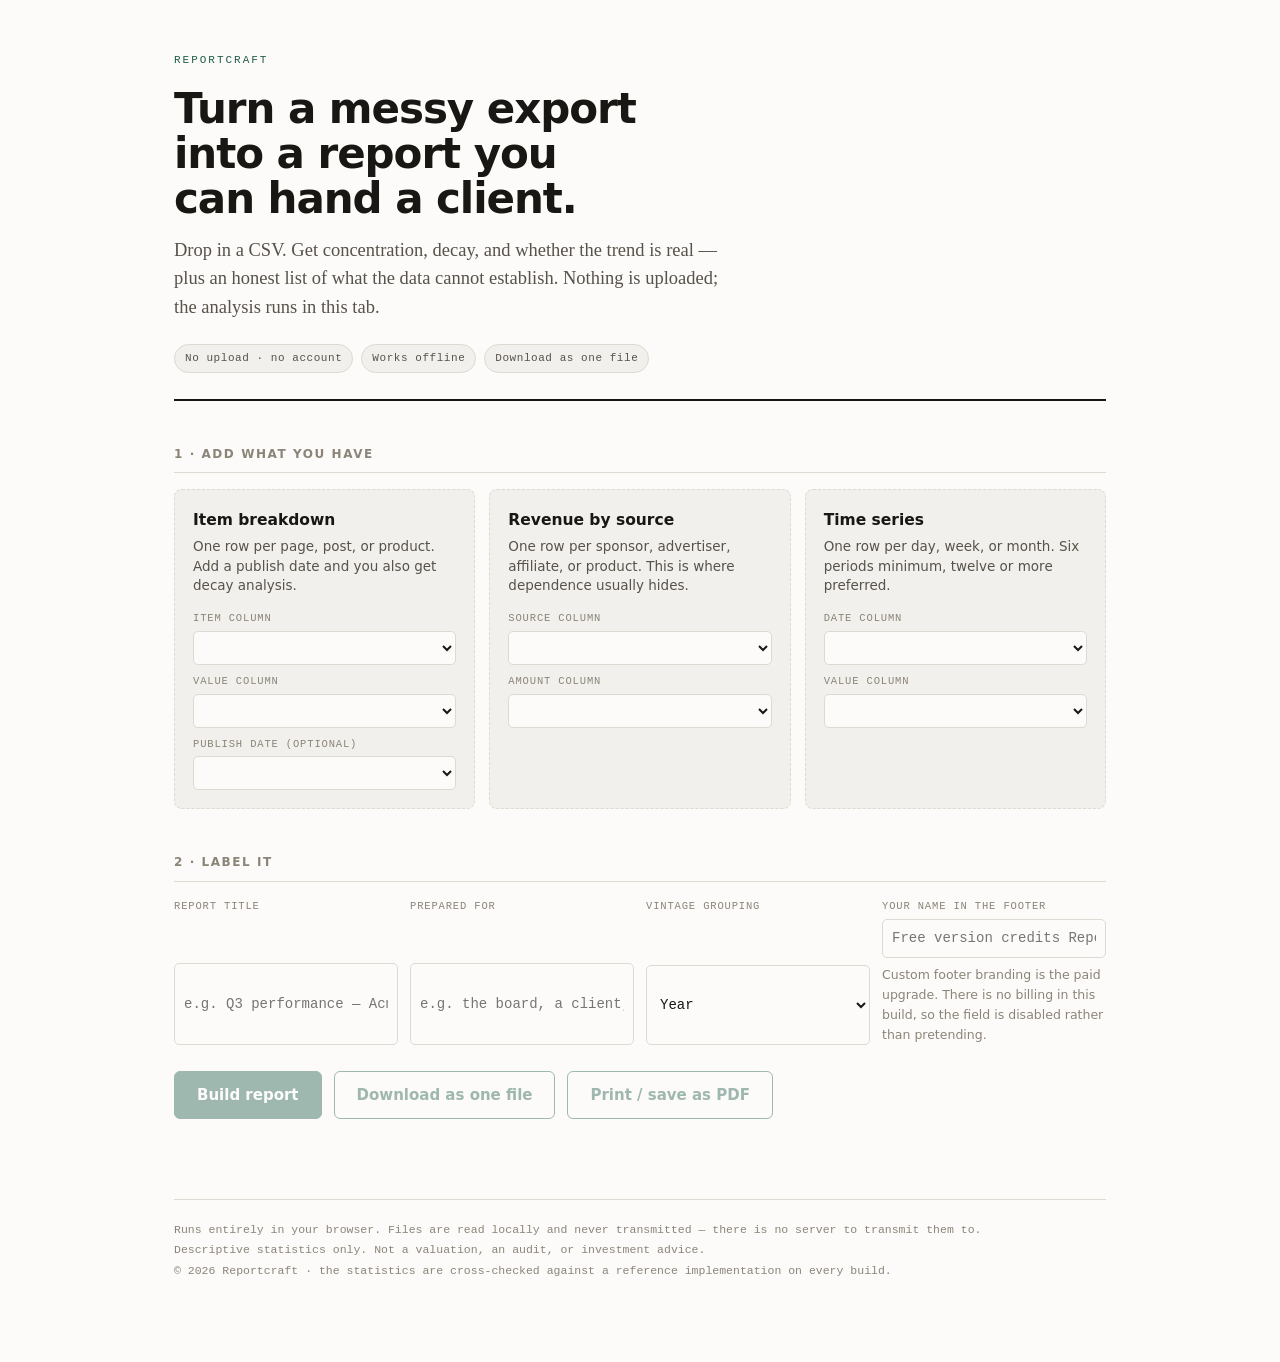
==== docs/index.html @ a610826c "Host the tool: Pages copy, artifact build, and a print path Three ways to reach it, none of which re" ====
<!doctype html>
<html lang="en">
<head>
<meta charset="utf-8">
<meta name="viewport" content="width=device-width,initial-scale=1">
<title>Reportcraft — turn an analytics export into a client-ready report</title>
<meta name="description" content="Drop a CSV export, get a report that says what the numbers rest on and what they cannot establish. Runs entirely in your browser; nothing is uploaded.">
<style>/* Tool chrome. The report's own styling lives in report.css so a downloaded
 * report carries only what it needs and nothing of the app around it. */

:root{
  --ground:#fcfbf9;--surface:#f2f0ec;--sunk:#e8e5df;--ink:#191713;
  --ink-2:#57524a;--ink-3:#8b8478;--rule:#ded9d1;
  --accent:#1f5c4a;--accent-ink:#ffffff;--accent-soft:#e3efea;
  --error:#a53a26;--error-soft:#f9e9e5;
  --warn:#8a6212;--warn-soft:#f8f1de;
  --sans:system-ui,-apple-system,"Segoe UI",Roboto,"Helvetica Neue",Arial,sans-serif;
  --serif:Charter,"Bitstream Charter","Sitka Text",Cambria,Georgia,serif;
  --mono:ui-monospace,"SF Mono",SFMono-Regular,"Cascadia Mono",Menlo,Consolas,monospace;
}
@media (prefers-color-scheme:dark){:root:not([data-theme="light"]){
  --ground:#111310;--surface:#1a1c18;--sunk:#232620;--ink:#eceee8;
  --ink-2:#a5a99e;--ink-3:#7b8074;--rule:#2b2e28;
  --accent:#6cc0a2;--accent-ink:#0d1512;--accent-soft:#16241f;
  --error:#ef8069;--error-soft:#2a1613;
  --warn:#d5a444;--warn-soft:#261f12;
}}
:root[data-theme="dark"]{
  --ground:#111310;--surface:#1a1c18;--sunk:#232620;--ink:#eceee8;
  --ink-2:#a5a99e;--ink-3:#7b8074;--rule:#2b2e28;
  --accent:#6cc0a2;--accent-ink:#0d1512;--accent-soft:#16241f;
  --error:#ef8069;--error-soft:#2a1613;
  --warn:#d5a444;--warn-soft:#261f12;
}

*{box-sizing:border-box}
body{margin:0;background:var(--ground);color:var(--ink);
font-family:var(--sans);font-size:16px;line-height:1.6}
.wrap{max-width:980px;margin:0 auto;padding:0 24px 80px}

.masthead{padding:52px 0 26px;border-bottom:2px solid var(--ink)}
.logo{font-family:var(--mono);font-size:11px;letter-spacing:.18em;
text-transform:uppercase;color:var(--accent);margin-bottom:16px}
h1.title{font-size:clamp(28px,4.4vw,42px);font-weight:650;letter-spacing:-.025em;
line-height:1.08;margin:0 0 14px;max-width:20ch;text-wrap:balance}
.lede{font-family:var(--serif);font-size:18.5px;color:var(--ink-2);margin:0;
max-width:60ch;line-height:1.55}
.trust{display:flex;flex-wrap:wrap;gap:8px;margin-top:22px}
.chip{font-family:var(--mono);font-size:11px;letter-spacing:.05em;
padding:5px 10px;border:1px solid var(--rule);border-radius:99px;
color:var(--ink-2);background:var(--surface)}

h2.step{font-size:12px;font-weight:650;letter-spacing:.13em;text-transform:uppercase;
color:var(--ink-3);margin:44px 0 16px;padding-bottom:8px;
border-bottom:1px solid var(--rule)}

.slots{display:grid;gap:14px;grid-template-columns:repeat(auto-fit,minmax(280px,1fr))}
.slot{background:var(--surface);border:1.5px dashed var(--rule);border-radius:8px;
padding:18px;cursor:pointer;transition:border-color .12s,background .12s}
.slot:hover,.slot.over{border-color:var(--accent);background:var(--accent-soft)}
.slot.loaded{border-style:solid;border-color:var(--accent)}
.slot:focus-visible{outline:2px solid var(--accent);outline-offset:2px}
.slot .h{font-weight:640;font-size:15.5px;margin-bottom:4px}
.slot .d{font-size:13.5px;color:var(--ink-2);line-height:1.45}
.slot .n{font-family:var(--mono);font-size:11.5px;color:var(--accent);
margin-top:10px;word-break:break-all}
.slot input[type=file]{display:none}
.fields{margin-top:14px;display:grid;gap:8px}
.fields label{font-family:var(--mono);font-size:10.5px;letter-spacing:.08em;
text-transform:uppercase;color:var(--ink-3);display:grid;gap:4px}
select,input[type=text]{font:inherit;font-size:14px;padding:7px 9px;
border:1px solid var(--rule);border-radius:5px;background:var(--ground);
color:var(--ink);width:100%}
select:focus,input:focus{outline:2px solid var(--accent);outline-offset:1px}

.meta-grid{display:grid;gap:12px;grid-template-columns:repeat(auto-fit,minmax(220px,1fr))}
.meta-grid label{font-family:var(--mono);font-size:10.5px;letter-spacing:.08em;
text-transform:uppercase;color:var(--ink-3);display:grid;gap:5px}
.hint{font-family:var(--sans);font-size:12.5px;color:var(--ink-3);
text-transform:none;letter-spacing:0;margin-top:2px}

.actions{display:flex;flex-wrap:wrap;gap:12px;align-items:center;margin-top:26px}
button{font:inherit;font-weight:600;font-size:15px;padding:11px 22px;border-radius:6px;
border:1px solid var(--accent);background:var(--accent);color:var(--accent-ink);
cursor:pointer}
button.ghost{background:transparent;color:var(--accent)}
button:disabled{opacity:.42;cursor:not-allowed}
button:focus-visible{outline:2px solid var(--accent);outline-offset:2px}

#notes{margin-top:16px;display:grid;gap:8px}
.note{font-size:14.5px;padding:11px 15px;border-radius:6px;border-left:3px solid}
.note.info{background:var(--surface);border-color:var(--accent);color:var(--ink-2)}
.note.warn{background:var(--warn-soft);border-color:var(--warn);color:var(--ink)}
.note.error{background:var(--error-soft);border-color:var(--error);color:var(--ink)}

#report-wrap{margin-top:56px;border-top:2px solid var(--ink);padding-top:8px}

footer.site{margin-top:64px;padding-top:20px;border-top:1px solid var(--rule);
font-family:var(--mono);font-size:11.5px;color:var(--ink-3);line-height:1.8}

@media (prefers-reduced-motion:reduce){*{transition:none!important;
scroll-behavior:auto!important}}

/* Printing should produce the report and nothing else — no drop zones, no
   buttons, no instructions the client has no use for. */
@media print{
  .masthead,.slots,.meta-grid,.actions,#notes,footer.site,h2.step{display:none!important}
  .wrap{max-width:none;padding:0}
  #report-wrap{margin:0;border-top:0;padding-top:0}
  body{background:#fff}
}
</style>
<style id="report-style">/* Report styling. Kept separate from the app chrome so a downloaded report
 * carries exactly this and nothing else — and so it renders identically inside
 * the tool and as a standalone file the client opens six months later. */

.rep{--r-ground:#fcfcfd;--r-surface:#f3f5f8;--r-sunk:#e9edf2;--r-ink:#151a21;
--r-ink-2:#4b5563;--r-ink-3:#7a8595;--r-rule:#dee3ea;--r-accent:#2f5fd0;
--r-critical:#b3402e;--r-critical-soft:#fbeae7;--r-major:#9a6414;
--r-major-soft:#fbf1df;--r-clear:#1a7a55;--r-clear-soft:#e6f4ee;
--ck-c0:#2f5fd0;--ck-c1:#e07b39;--ck-c2:#1f9d76;--ck-c3:#a855c9;
--ck-c4:#d2455f;--ck-c5:#5a7183;--ck-c6:#8a7a1f;--ck-c7:#2ba3c4;
--ck-surface:#e9edf2;
--r-serif:Charter,"Bitstream Charter","Sitka Text",Cambria,Georgia,serif;
--r-sans:system-ui,-apple-system,"Segoe UI",Roboto,"Helvetica Neue",Arial,sans-serif;
--r-mono:ui-monospace,"SF Mono",SFMono-Regular,"Cascadia Mono",Menlo,Consolas,monospace;
color:var(--r-ink);font-family:var(--r-serif);font-size:16.5px;line-height:1.62}

@media (prefers-color-scheme:dark){:root:not([data-theme="light"]) .rep{
--r-ground:#0e1115;--r-surface:#161a20;--r-sunk:#1d232b;--r-ink:#e8ecf2;
--r-ink-2:#a2acba;--r-ink-3:#79838f;--r-rule:#262d36;--r-accent:#7ea3f4;
--r-critical:#ef7f6d;--r-critical-soft:#2d1a16;--r-major:#d9a441;
--r-major-soft:#2a2114;--r-clear:#4cbc90;--r-clear-soft:#12271f;
--ck-c0:#7ea3f4;--ck-c1:#f5a05e;--ck-c2:#4fc9a1;--ck-c3:#c98ae0;
--ck-c4:#f0778c;--ck-c5:#93a3b5;--ck-c6:#c9b64e;--ck-c7:#5ec8e6;
--ck-surface:#1d232b}}
:root[data-theme="dark"] .rep{
--r-ground:#0e1115;--r-surface:#161a20;--r-sunk:#1d232b;--r-ink:#e8ecf2;
--r-ink-2:#a2acba;--r-ink-3:#79838f;--r-rule:#262d36;--r-accent:#7ea3f4;
--r-critical:#ef7f6d;--r-critical-soft:#2d1a16;--r-major:#d9a441;
--r-major-soft:#2a2114;--r-clear:#4cbc90;--r-clear-soft:#12271f;
--ck-c0:#7ea3f4;--ck-c1:#f5a05e;--ck-c2:#4fc9a1;--ck-c3:#c98ae0;
--ck-c4:#f0778c;--ck-c5:#93a3b5;--ck-c6:#c9b64e;--ck-c7:#5ec8e6;
--ck-surface:#1d232b}

body.standalone{margin:0;background:var(--r-ground)}
body.standalone .rep{max-width:1000px;margin:0 auto;padding:0 26px 80px}

.rep .rep-head{padding:44px 0 26px;border-bottom:2px solid var(--r-ink)}
.rep .eyebrow{font-family:var(--r-mono);font-size:11px;letter-spacing:.14em;
text-transform:uppercase;color:var(--r-ink-3);margin-bottom:14px}
.rep h1{font-family:var(--r-sans);font-weight:660;letter-spacing:-.022em;
font-size:clamp(26px,3.8vw,38px);line-height:1.1;margin:0;max-width:24ch;
text-wrap:balance}
.rep .meta{display:flex;flex-wrap:wrap;gap:0 26px;margin-top:18px;
font-family:var(--r-mono);font-size:11.5px;letter-spacing:.04em;
text-transform:uppercase;color:var(--r-ink-3)}
.rep .meta b{color:var(--r-ink-2);font-weight:500}

.rep section{margin-top:48px}
.rep h2{font-family:var(--r-sans);font-size:12px;font-weight:660;
letter-spacing:.13em;text-transform:uppercase;color:var(--r-ink-3);
margin:0 0 16px;padding-bottom:9px;border-bottom:1px solid var(--r-rule)}

.rep .f{display:grid;grid-template-columns:92px 1fr;gap:0 18px;padding:17px 0;
border-bottom:1px solid var(--r-rule)}
.rep .f:last-child{border-bottom:0}
.rep .sev{font-family:var(--r-mono);font-size:10px;letter-spacing:.1em;
text-transform:uppercase;padding:4px 8px;border-radius:2px;height:fit-content;
text-align:center;border:1px solid}
.rep .sev.critical{color:var(--r-critical);background:var(--r-critical-soft);
border-color:var(--r-critical)}
.rep .sev.major{color:var(--r-major);background:var(--r-major-soft);
border-color:var(--r-major)}
.rep .sev.note{color:var(--r-ink-3);background:var(--r-sunk);border-color:var(--r-rule)}
.rep .sev.clear{color:var(--r-clear);background:var(--r-clear-soft);
border-color:var(--r-clear)}
.rep .f .t{font-family:var(--r-sans);font-weight:640;font-size:16px;margin-bottom:5px}
.rep .f .b{color:var(--r-ink-2);font-size:15.5px;max-width:74ch}

.rep .readout{display:grid;gap:1px;background:var(--r-rule);
border:1px solid var(--r-rule);grid-template-columns:repeat(auto-fit,minmax(168px,1fr));
margin-top:6px}
.rep .cell{background:var(--r-ground);padding:16px 18px}
.rep .cell .l{font-family:var(--r-mono);font-size:10.5px;letter-spacing:.1em;
text-transform:uppercase;color:var(--r-ink-3);margin-bottom:6px}
.rep .cell .v{font-family:var(--r-sans);font-size:25px;font-weight:640;
letter-spacing:-.02em;font-variant-numeric:tabular-nums;line-height:1.1}
.rep .cell .d{font-family:var(--r-mono);font-size:11px;color:var(--r-ink-3);margin-top:4px}

.rep .card{background:var(--r-surface);border:1px solid var(--r-rule);
border-radius:4px;padding:8px;overflow-x:auto;margin-top:16px}
.rep .card svg{display:block;max-width:100%;height:auto}

.rep .tw{overflow-x:auto;border:1px solid var(--r-rule);border-radius:4px;margin-top:16px}
.rep table{width:100%;border-collapse:collapse;font-family:var(--r-mono);font-size:12.5px}
.rep th,.rep td{padding:10px 14px;text-align:left;
border-bottom:1px solid var(--r-rule);white-space:nowrap}
.rep th.num,.rep td.num{text-align:right;font-variant-numeric:tabular-nums}
.rep tr:last-child td{border-bottom:0}
.rep thead th{font-size:10px;letter-spacing:.1em;text-transform:uppercase;
color:var(--r-ink-3);font-weight:500;background:var(--r-surface)}

.rep .rnote{background:var(--r-surface);border-left:3px solid var(--r-accent);
border-radius:0 4px 4px 0;padding:13px 17px;font-size:15px;color:var(--r-ink-2);
margin-top:16px;max-width:78ch}
.rep .gaps{background:var(--r-surface);border:1px solid var(--r-rule);
border-radius:4px;padding:18px 24px;margin-top:6px}
.rep .gaps ul{margin:0;padding-left:20px;color:var(--r-ink-2);font-size:15.5px}
.rep .gaps li{margin-bottom:8px}

.rep .rep-foot{margin-top:56px;padding-top:20px;border-top:1px solid var(--r-rule);
font-family:var(--r-mono);font-size:11.5px;color:var(--r-ink-3);line-height:1.8}
.rep .credit{color:var(--r-accent)}

.rep .ck-t{fill:var(--r-ink);font-family:var(--r-sans);font-size:14px;font-weight:600}
.rep .ck-s{fill:var(--r-ink-3);font-family:var(--r-sans);font-size:11.5px}
.rep .ck-l{fill:var(--r-ink-3);font-family:var(--r-mono);font-size:10.5px}
.rep .ck-v{fill:var(--r-ink);font-family:var(--r-mono);font-size:11px;font-weight:600}
.rep .ck-g{stroke:var(--r-rule);stroke-width:1}
.rep .ck-a{stroke:var(--r-ink-3);stroke-width:1}
.rep .ck-ln{fill:none;stroke-width:2.2;stroke-linejoin:round;stroke-linecap:round}

@media print{
  .rep .card,.rep .tw{overflow:visible}
  .rep section{break-inside:avoid}
}
</style>
</head>
<body>
<div class="wrap">

<header class="masthead">
  <div class="logo">Reportcraft</div>
  <h1 class="title">Turn a messy export into a report you can hand a client.</h1>
  <p class="lede">Drop in a CSV. Get concentration, decay, and whether the trend
  is real — plus an honest list of what the data cannot establish. Nothing is
  uploaded; the analysis runs in this tab.</p>
  <div class="trust">
    <span class="chip">No upload · no account</span>
    <span class="chip">Works offline</span>
    <span class="chip">Download as one file</span>
  </div>
</header>

<h2 class="step">1 · Add what you have</h2>
<div class="slots">

  <div class="slot" id="pages-box" tabindex="0" role="button" aria-label="Add an item breakdown CSV">
    <div class="h">Item breakdown</div>
    <div class="d">One row per page, post, or product. Add a publish date and
    you also get decay analysis.</div>
    <div class="n" id="pages-name"></div>
    <input type="file" id="pages-input" accept=".csv,text/csv">
    <div class="fields" id="pages-fields" hidden>
      <label>Item column<select id="pages-item"></select></label>
      <label>Value column<select id="pages-value"></select></label>
      <label>Publish date (optional)<select id="pages-date"></select></label>
    </div>
  </div>

  <div class="slot" id="revenue-box" tabindex="0" role="button" aria-label="Add a revenue by source CSV">
    <div class="h">Revenue by source</div>
    <div class="d">One row per sponsor, advertiser, affiliate, or product. This
    is where dependence usually hides.</div>
    <div class="n" id="revenue-name"></div>
    <input type="file" id="revenue-input" accept=".csv,text/csv">
    <div class="fields" id="revenue-fields" hidden>
      <label>Source column<select id="revenue-item"></select></label>
      <label>Amount column<select id="revenue-value"></select></label>
    </div>
  </div>

  <div class="slot" id="traffic-box" tabindex="0" role="button" aria-label="Add a time series CSV">
    <div class="h">Time series</div>
    <div class="d">One row per day, week, or month. Six periods minimum, twelve
    or more preferred.</div>
    <div class="n" id="traffic-name"></div>
    <input type="file" id="traffic-input" accept=".csv,text/csv">
    <div class="fields" id="traffic-fields" hidden>
      <label>Date column<select id="traffic-date"></select></label>
      <label>Value column<select id="traffic-value"></select></label>
    </div>
  </div>

</div>

<h2 class="step">2 · Label it</h2>
<div class="meta-grid">
  <label>Report title
    <input type="text" id="client" placeholder="e.g. Q3 performance — Acme">
  </label>
  <label>Prepared for
    <input type="text" id="prepared" placeholder="e.g. the board, a client, a buyer">
  </label>
  <label>Vintage grouping
    <select id="period">
      <option value="year" selected>Year</option>
      <option value="quarter">Quarter</option>
      <option value="month">Month</option>
    </select>
  </label>
  <label>Your name in the footer
    <input type="text" id="brand" placeholder="Free version credits Reportcraft" disabled>
    <span class="hint">Custom footer branding is the paid upgrade. There is no
    billing in this build, so the field is disabled rather than pretending.</span>
  </label>
</div>

<div class="actions">
  <button id="build" disabled>Build report</button>
  <button id="download" class="ghost" disabled>Download as one file</button>
  <button id="print" class="ghost" disabled>Print / save as PDF</button>
</div>

<div id="notes" role="status" aria-live="polite"></div>

<div id="report-wrap" hidden>
  <div class="rep" id="report"></div>
</div>

<footer class="site">
  Runs entirely in your browser. Files are read locally and never transmitted —
  there is no server to transmit them to.<br>
  Descriptive statistics only. Not a valuation, an audit, or investment advice.<br>
  &copy; <span id="year"></span> Reportcraft · the statistics are cross-checked
  against a reference implementation on every build.
</footer>

</div>
<script>/* engine — the analysis, ported from tools/ to run in a browser.
 *
 * Pure functions only: no DOM, no globals, no I/O. That is what lets
 * studio/parity.mjs run this under node and compare every number against the
 * Python implementation on identical fixtures. A port nobody checks is a
 * second implementation of the same bugs, plus new ones.
 *
 * Where behaviour looks odd here, it is deliberately matching Python:
 * statistics.median averages the middle pair on even counts, theil_sen strides
 * its pairs rather than sampling, and blank is never zero.
 */

const Engine = (() => {
  "use strict";

  // ---------- parsing -----------------------------------------------------

  /** RFC4180-ish CSV: quoted fields, embedded commas/newlines, doubled quotes. */
  function parseCSV(text) {
    if (text.charCodeAt(0) === 0xfeff) text = text.slice(1);   // strip BOM
    const rows = [];
    let row = [], field = "", inQuotes = false;

    for (let i = 0; i < text.length; i++) {
      const c = text[i];
      if (inQuotes) {
        if (c === '"') {
          if (text[i + 1] === '"') { field += '"'; i++; }
          else inQuotes = false;
        } else field += c;
      } else if (c === '"') {
        inQuotes = true;
      } else if (c === ",") {
        row.push(field); field = "";
      } else if (c === "\n" || c === "\r") {
        if (c === "\r" && text[i + 1] === "\n") i++;
        row.push(field); field = "";
        if (row.length > 1 || row[0] !== "") rows.push(row);
        row = [];
      } else field += c;
    }
    if (field !== "" || row.length) { row.push(field); rows.push(row); }
    if (!rows.length) throw new EngineError("The file has no rows.");

    const header = rows[0].map(h => h.trim());
    const dupes = header.filter((h, i) => header.indexOf(h) !== i);
    const out = [];
    for (let r = 1; r < rows.length; r++) {
      if (rows[r].length === 1 && rows[r][0].trim() === "") continue;
      const rec = {};
      header.forEach((h, i) => { rec[h] = rows[r][i] === undefined ? "" : rows[r][i]; });
      out.push(rec);
    }
    if (!out.length) throw new EngineError("The file has a header but no data rows.");
    return { header, rows: out, duplicateColumns: [...new Set(dupes)] };
  }

  class EngineError extends Error {}

  const BLANKS = new Set(["", "n/a", "na", "-", "--", "null", "none"]);

  /** Matches tools/concentration.py:num — blank is "not reported", never zero. */
  function num(v, field) {
    if (v === null || v === undefined) return null;
    let s = String(v).trim().replace(/,/g, "").replace(/\$/g, "").replace(/%/g, "");
    if (BLANKS.has(s.toLowerCase())) return null;
    let mult = 1;
    const last = s.slice(-1).toLowerCase();
    if ("kmb".includes(last) && s.length > 1) {
      mult = { k: 1e3, m: 1e6, b: 1e9 }[last];
      s = s.slice(0, -1);
    }
    const n = Number(s);
    if (!Number.isFinite(n)) {
      throw new EngineError(`${field}: "${v}" is not a number.`);
    }
    return n * mult;
  }

  const DATE_RE = [
    [/^(\d{4})-(\d{2})-(\d{2})/, (m) => [+m[1], +m[2], +m[3]]],
    [/^(\d{4})\/(\d{2})\/(\d{2})/, (m) => [+m[1], +m[2], +m[3]]],
    [/^(\d{1,2})\/(\d{1,2})\/(\d{4})/, (m) => [+m[3], +m[1], +m[2]]],  // US
    [/^(\d{4})-(\d{2})$/, (m) => [+m[1], +m[2], 1]],
  ];

  function parseDate(v, field) {
    const s = String(v).trim();
    if (!s) return null;
    for (const [re, pick] of DATE_RE) {
      const m = s.match(re);
      if (m) {
        const [y, mo, d] = pick(m);
        if (mo >= 1 && mo <= 12 && d >= 1 && d <= 31) return new Date(Date.UTC(y, mo - 1, d));
      }
    }
    const t = Date.parse(s);
    if (!Number.isNaN(t)) return new Date(t);
    throw new EngineError(`${field}: cannot read "${v}" as a date.`);
  }

  const iso = (d) => d.toISOString().slice(0, 10);

  // ---------- statistics --------------------------------------------------

  /** Python statistics.median: averages the middle pair on even counts. */
  function median(xs) {
    if (!xs.length) return 0;
    const s = [...xs].sort((a, b) => a - b);
    const mid = Math.floor(s.length / 2);
    return s.length % 2 ? s[mid] : (s[mid - 1] + s[mid]) / 2;
  }

  function mad(xs) {
    if (!xs.length) return 0;
    const m = median(xs);
    return 1.4826 * median(xs.map(x => Math.abs(x - m)));
  }

  function hhi(values) {
    const total = values.reduce((a, b) => a + b, 0);
    if (total <= 0) throw new EngineError("Values sum to zero — nothing to measure.");
    return values.reduce((a, v) => a + (v / total) ** 2, 0);
  }

  function gini(values) {
    const xs = [...values].sort((a, b) => a - b);
    const n = xs.length;
    const total = xs.reduce((a, b) => a + b, 0);
    if (n <= 1 || total <= 0) return 0;
    let weighted = 0;
    for (let i = 0; i < n; i++) weighted += (i + 1) * xs[i];
    return (2 * weighted) / (n * total) - (n + 1) / n;
  }

  const GINI_BANDS = [[0.40, "evenly spread"], [0.60, "unequal"],
                      [1.01, "steeply unequal — a power law"]];
  function band(g) {
    for (const [edge, label] of GINI_BANDS) if (g < edge) return label;
    return "steeply unequal — a power law";
  }

  /** Robust slope. Strided, not sampled, so it is deterministic. */
  function theilSen(xs, ys, maxPairs = 1200) {
    const n = xs.length;
    if (n < 2) return 0;
    const total = (n * (n - 1)) / 2;
    const stride = Math.max(1, Math.floor(total / maxPairs));
    const slopes = [];
    let k = 0;
    for (let i = 0; i < n - 1; i++) {
      for (let j = i + 1; j < n; j++) {
        if (k % stride === 0) {
          const dx = xs[j] - xs[i];
          if (dx) slopes.push((ys[j] - ys[i]) / dx);
        }
        k++;
      }
    }
    return slopes.length ? median(slopes) : 0;
  }

  // ---------- concentration ----------------------------------------------

  function analyze(items, topN = 10) {
    const total = items.reduce((a, it) => a + it.value, 0);
    if (total <= 0) throw new EngineError("Every value is zero or blank.");

    const ranked = [...items].sort((a, b) =>
      b.value - a.value || String(a.name).localeCompare(String(b.name)));
    const desc = ranked.map(r => r.value);
    const n = desc.length;
    const h = hhi(desc);
    const g = gini(desc);

    const out = {
      items: n,
      total,
      hhi: h,
      hhiNormalized: n > 1 ? (h - 1 / n) / (1 - 1 / n) : 1,
      effectiveN: 1 / h,
      effectivePct: 1 / h / n,
      top1xEvenShare: (desc[0] / total) / (1 / n),
      gini: g,
      band: band(g),
      top: ranked.slice(0, topN).map(r => ({
        name: String(r.name), value: r.value, share: r.value / total })),
      shares: {},
      fragility: {},
    };
    for (const k of [1, 3, 5, 10]) {
      if (k <= n) out.shares["top" + k] = desc.slice(0, k).reduce((a, b) => a + b, 0) / total;
    }
    if (n >= 20) {
      const k = Math.max(1, Math.floor(n / 10));
      out.shares.top10pct = desc.slice(0, k).reduce((a, b) => a + b, 0) / total;
    }
    for (const k of [1, 3]) {
      if (k < n) {
        const lost = desc.slice(0, k).reduce((a, b) => a + b, 0);
        out.fragility["dropTop" + k] = { remaining: total - lost, pctLost: (lost / total) * 100 };
      }
    }
    return out;
  }

  // ---------- vintages ----------------------------------------------------

  function bucketKey(d, period) {
    const y = d.getUTCFullYear(), m = d.getUTCMonth() + 1;
    if (period === "year") return String(y).padStart(4, "0");
    if (period === "quarter") return `${y}-Q${Math.floor((m - 1) / 3) + 1}`;
    if (period === "month") return `${y}-${String(m).padStart(2, "0")}`;
    throw new EngineError(`Unknown period "${period}".`);
  }

  function vintages(dated, period) {
    const buckets = new Map();
    for (const { value, date } of dated) {
      const key = bucketKey(date, period);
      if (!buckets.has(key)) buckets.set(key, []);
      buckets.get(key).push(value);
    }
    const grand = [...buckets.values()].flat().reduce((a, b) => a + b, 0);
    return [...buckets.keys()].sort().map(period_ => {
      const vals = buckets.get(period_);
      const total = vals.reduce((a, b) => a + b, 0);
      const sorted = [...vals].sort((a, b) => a - b);
      return {
        period: period_,
        items: vals.length,
        total,
        share: grand ? total / grand : 0,
        // Python indexes the midpoint here rather than averaging the pair.
        medianPerItem: sorted[Math.floor(sorted.length / 2)],
      };
    });
  }

  function replacement(vints) {
    if (vints.length < 4) return null;
    const k = Math.max(1, Math.floor(vints.length / 4));
    const pick = (arr) => {
      const s = arr.map(v => v.medianPerItem).sort((a, b) => a - b);
      return s[Math.floor(s.length / 2)];
    };
    const oldMedian = pick(vints.slice(0, k));
    const newMedian = pick(vints.slice(-k));
    if (oldMedian <= 0) return null;
    return {
      oldMedian, newMedian, ratio: newMedian / oldMedian,
      oldPeriods: vints.slice(0, k).map(v => v.period),
      newPeriods: vints.slice(-k).map(v => v.period),
    };
  }

  // ---------- trend -------------------------------------------------------

  function fit(hist, seasonal) {
    const xs = hist.map((_, i) => i);
    const ys = hist.map(p => p.value);
    const slope = theilSen(xs, ys);
    const intercept = median(xs.map((x, i) => ys[i] - slope * x));

    const offsets = {};
    if (seasonal === "weekly" && hist.length >= 14) {
      const b = {};
      hist.forEach((p, x) => {
        const wd = (p.date.getUTCDay() + 6) % 7;            // Monday = 0, as Python
        (b[wd] = b[wd] || []).push(p.value - (intercept + slope * x));
      });
      for (const wd of Object.keys(b)) {
        if (b[wd].length >= 3) offsets[wd] = median(b[wd]);
      }
    }
    const predict = (x, wd) => intercept + slope * x + (offsets[wd] || 0);
    const resid = hist.map((p, x) => p.value - predict(x, (p.date.getUTCDay() + 6) % 7));
    return { predict, resid };
  }

  function detect(points, window = 12, z = 3.0, seasonal = null) {
    const out = [];
    for (let i = 0; i < points.length; i++) {
      const p = points[i];
      const hist = points.slice(Math.max(0, i - window), i);
      if (hist.length < Math.max(6, Math.floor(window / 3))) {
        out.push({ date: iso(p.date), value: p.value, z: null, baseline: null, flag: null });
        continue;
      }
      const { predict, resid } = fit(hist, seasonal);
      const wd = (p.date.getUTCDay() + 6) % 7;
      const expected = predict(hist.length, wd);
      const spread = mad(resid);
      let score;
      if (!spread) score = p.value === expected ? 0 : (p.value > expected ? 8 : -8);
      else score = (p.value - expected) / spread;
      out.push({
        date: iso(p.date), value: p.value,
        z: Math.round(score * 1000) / 1000,
        baseline: Math.round(expected * 10000) / 10000,
        flag: score >= z ? "spike" : (score <= -z ? "drop" : null),
      });
    }
    return out;
  }

  function cusum(diag, k = 0.5, h = 5.0, gap = 3) {
    const scored = diag.filter(d => d.z !== null);
    if (scored.length < 8) return [];
    let hi = 0, lo = 0;
    const raw = [];
    scored.forEach((r, idx) => {
      const s = Math.max(-10, Math.min(10, r.z));
      hi = Math.max(0, hi + s - k);
      lo = Math.min(0, lo + s + k);
      if (hi > h) { raw.push({ idx, date: r.date, direction: "up", stat: hi }); hi = lo = 0; }
      else if (lo < -h) { raw.push({ idx, date: r.date, direction: "down", stat: lo }); hi = lo = 0; }
    });
    const episodes = [];
    for (const e of raw) {
      const last = episodes[episodes.length - 1];
      if (last && last.direction === e.direction && e.idx - last._idx <= gap) {
        last._idx = e.idx; last.until = e.date; last.points++;
        if (Math.abs(e.stat) > Math.abs(last.stat)) last.stat = Math.round(e.stat * 100) / 100;
      } else {
        episodes.push({ _idx: e.idx, date: e.date, until: e.date,
                        direction: e.direction, stat: Math.round(e.stat * 100) / 100,
                        points: 1 });
      }
    }
    episodes.forEach(e => delete e._idx);
    return episodes;
  }

  // ---------- findings ----------------------------------------------------

  const fmt = (v) => {
    const a = Math.abs(v);
    if (a >= 1e9) return (v / 1e9).toFixed(2).replace(/\.?0+$/, "") + "B";
    if (a >= 1e6) return (v / 1e6).toFixed(2).replace(/\.?0+$/, "") + "M";
    if (a >= 1e3) return (v / 1e3).toFixed(1).replace(/\.0$/, "") + "k";
    return a % 1 ? v.toFixed(2).replace(/\.?0+$/, "") : String(Math.round(v));
  };

  function findings({ pageRes, vints, repl, revRes, trend }) {
    const out = [];
    const push = (sev, title, body) => out.push({ sev, title, body });

    if (revRes) {
      const t1 = revRes.shares.top1 || 0;
      if (t1 > 0.30) push("critical", "Revenue concentration",
        `One source is ${(t1 * 100).toFixed(0)}% of revenue. A renegotiation or ` +
        `non-renewal there halves the business. Establish contract length and ` +
        `history before anything else.`);
      else if (t1 > 0.15) push("major", "Revenue concentration",
        `The largest revenue source is ${(t1 * 100).toFixed(0)}% of the total. ` +
        `Material, not yet existential.`);
    }

    if (pageRes) {
      const t1 = pageRes.shares.top1 || 0;
      const mult = pageRes.top1xEvenShare;
      if (t1 > 0.10 || mult >= 10) {
        const d3 = pageRes.fragility.dropTop3 ? pageRes.fragility.dropTop3.pctLost : 0;
        push(t1 > 0.20 ? "critical" : "major", "Traffic concentration",
          `One item is ${(t1 * 100).toFixed(0)}% of the total — ${mult.toFixed(0)}x ` +
          `an even share. Removing the top 3 costs ${d3.toFixed(0)}%. This asset ` +
          `is its top items.`);
      }
      if (pageRes.effectivePct < 0.25 && pageRes.items >= 10) {
        push("major", "Effective inventory",
          `${pageRes.items.toLocaleString()} items behave like ` +
          `${pageRes.effectiveN.toFixed(0)}. The item count overstates what is ` +
          `actually working.`);
      }
    }

    if (vints && vints.length >= 3) {
      const newest = vints[vints.length - 1];
      if (newest.share < 0.05) push("major", "Recent output is not landing",
        `The newest cohort (${newest.period}) contributes ` +
        `${(newest.share * 100).toFixed(1)}% of the total across ` +
        `${newest.items.toLocaleString()} items.`);
      const counts = vints.map(v => v.items), meds = vints.map(v => v.medianPerItem);
      if (counts[counts.length - 1] > counts[0] &&
          meds[meds.length - 1] < meds[0] * 0.6) {
        push("critical", "Production up, yield down",
          `Output rose from ${counts[0].toLocaleString()} to ` +
          `${counts[counts.length - 1].toLocaleString()} items per period while ` +
          `median value per item fell from ${fmt(meds[0])} to ` +
          `${fmt(meds[meds.length - 1])}. The business is working harder to ` +
          `stand still — a pattern no total reveals.`);
      }
    }

    if (repl && repl.ratio < 0.5) {
      push("note", "Replacement ratio",
        `New work is at ${repl.ratio.toFixed(2)}x the median of old work. Older ` +
        `items have had longer to accumulate, so this is biased in their favour ` +
        `and is suggestive rather than conclusive.`);
    }

    if (trend) {
      const downs = trend.shifts.filter(s => s.direction === "down");
      if (downs.length) {
        const last = downs[downs.length - 1];
        const span = last.until === last.date ? "" : ` through ${last.until}`;
        push("critical", "Sustained decline detected",
          `A level shift down begins ${last.date}${span} and is not explained by ` +
          `normal variation. Any average spanning that date understates the ` +
          `current run rate.`);
      }
      if (!downs.length && !trend.flags.length) {
        push("clear", "Trend",
          `No sustained level shift and no point anomalies at the tested ` +
          `threshold. The series is stable — which is a finding, not an ` +
          `absence of one.`);
      }
    }

    if (!out.length) push("clear", "No material flag",
      `Nothing in the supplied data meets the thresholds used here. That is not ` +
      `the same as a clean business — see what was not examined.`);

    const rank = { critical: 0, major: 1, note: 2, clear: 3 };
    out.sort((a, b) => rank[a.sev] - rank[b.sev]);
    return out;
  }

  return { EngineError, parseCSV, num, parseDate, iso, median, mad, hhi, gini,
           band, theilSen, analyze, vintages, replacement, bucketKey, fit,
           detect, cusum, findings, fmt };
})();

</script>
<script>/* charts — the drawing half, kept out of engine.js so the statistics stay
 * pure and parity-testable.
 *
 * Same rules as tools/chartkit.py: theme-aware via CSS custom properties, no
 * external references of any kind so a saved report opens offline forever,
 * bars start at zero, gaps stay gaps, and every label is escaped because it
 * came from someone else's spreadsheet.
 */

const Charts = (() => {
  "use strict";

  const esc = (s) => String(s)
    .replace(/&/g, "&amp;").replace(/</g, "&lt;").replace(/>/g, "&gt;")
    .replace(/"/g, "&quot;").replace(/'/g, "&#39;");

  const fmt = (v) => {
    const a = Math.abs(v);
    if (a >= 1e9) return (v / 1e9).toFixed(2).replace(/\.?0+$/, "") + "B";
    if (a >= 1e6) return (v / 1e6).toFixed(2).replace(/\.?0+$/, "") + "M";
    if (a >= 1e3) return (v / 1e3).toFixed(1).replace(/\.0$/, "") + "k";
    if (a === 0) return "0";
    return a % 1 ? Number(v.toFixed(4)).toString() : String(Math.round(v));
  };

  /** Ticks on 1/2/2.5/5 x 10^n boundaries. Always at least two. */
  function ticks(lo, hi, target = 5) {
    if (hi === lo) { const pad = Math.abs(hi) * 0.1 || 1; lo -= pad; hi += pad; }
    if (hi < lo) [lo, hi] = [hi, lo];
    const raw = (hi - lo) / Math.max(1, target);
    const mag = raw > 0 ? Math.pow(10, Math.floor(Math.log10(raw))) : 1;
    let step = 10 * mag;
    for (const m of [1, 2, 2.5, 5, 10]) if (raw <= m * mag) { step = m * mag; break; }
    const out = [];
    let t = Math.floor(lo / step) * step;
    for (let guard = 0; t <= hi + step * 0.5 && guard < 500; guard++, t += step) {
      out.push(Math.round(t * 1e10) / 1e10);
    }
    return out.length >= 2 ? out : [lo, hi];
  }

  const open = (w, h, label) =>
    `<svg class="ck" xmlns="http://www.w3.org/2000/svg" viewBox="0 0 ${w} ${h}" ` +
    `width="100%" height="${h}" role="img" aria-label="${esc(label || "chart")}">`;

  const title = (t, s) =>
    (t ? `<text class="ck-t" x="16" y="24">${esc(t)}</text>` : "") +
    (s ? `<text class="ck-s" x="16" y="${t ? 42 : 24}">${esc(s)}</text>` : "");

  const topPad = (t, s) => 20 + (t ? 22 : 0) + (s ? 20 : 0);

  /** Time or ordered series. Missing values break the path rather than lying. */
  function line(xs, ys, opts = {}) {
    const { w = 1000, h = 340, title: t = "", subtitle: s = "", unit = "" } = opts;
    const top = topPad(t, s), left = 62, right = 20, bottom = 42;
    const pw = w - left - right, ph = h - top - bottom;
    const present = ys.filter(v => v !== null && v !== undefined);
    if (!present.length || pw <= 20 || ph <= 20) return "";

    const tk = ticks(Math.min(...present), Math.max(...present));
    const lo = tk[0], hi = tk[tk.length - 1], span = (hi - lo) || 1;
    const px = (i) => left + (xs.length > 1 ? (pw * i) / (xs.length - 1) : pw / 2);
    const py = (v) => top + ph - ((v - lo) / span) * ph;

    const b = [];
    for (const v of tk) {
      const y = py(v).toFixed(1);
      b.push(`<line class="ck-g" x1="${left}" y1="${y}" x2="${left + pw}" y2="${y}"/>`);
      b.push(`<text class="ck-l" x="${left - 8}" y="${(+y + 4).toFixed(1)}" text-anchor="end">${esc(fmt(v) + unit)}</text>`);
    }
    const step = Math.max(1, Math.ceil(xs.length / 8));
    for (let i = 0; i < xs.length; i += step) {
      b.push(`<text class="ck-l" x="${px(i).toFixed(1)}" y="${top + ph + 18}" text-anchor="middle">${esc(xs[i])}</text>`);
    }

    let run = [];
    const runs = [];
    ys.forEach((v, i) => {
      if (v === null || v === undefined) { if (run.length) runs.push(run); run = []; }
      else run.push([px(i), py(v)]);
    });
    if (run.length) runs.push(run);

    for (const r of runs) {
      if (r.length === 1) {
        b.push(`<circle cx="${r[0][0].toFixed(1)}" cy="${r[0][1].toFixed(1)}" r="3" fill="var(--ck-c0)"/>`);
        continue;
      }
      const d = "M" + r.map(([x, y]) => `${x.toFixed(1)},${y.toFixed(1)}`).join(" L");
      const base = py(Math.max(lo, 0) <= hi ? Math.max(lo, 0) : lo);
      b.push(`<path d="${d} L${r[r.length - 1][0].toFixed(1)},${base.toFixed(1)} L${r[0][0].toFixed(1)},${base.toFixed(1)} Z" fill="var(--ck-c0)" opacity="0.12"/>`);
      b.push(`<path class="ck-ln" d="${d}" stroke="var(--ck-c0)"/>`);
    }
    const last = runs.length ? runs[runs.length - 1].slice(-1)[0] : null;
    if (last) b.push(`<circle cx="${last[0].toFixed(1)}" cy="${last[1].toFixed(1)}" r="3.6" fill="var(--ck-c0)"/>`);
    b.push(`<line class="ck-a" x1="${left}" y1="${top + ph}" x2="${left + pw}" y2="${top + ph}"/>`);
    return open(w, h, t) + title(t, s) + b.join("") + "</svg>";
  }

  /** Horizontal bars — the right choice whenever the labels are words. */
  function hbar(labels, values, opts = {}) {
    const { w = 1000, title: t = "", subtitle: s = "" } = opts;
    if (!labels.length) return "";
    const top = topPad(t, s);
    const longest = Math.max(...labels.map(l => String(l).length));
    const left = 8 + Math.max(110, Math.min(280, longest * 7));
    const right = 84, rowh = 26, gap = 8;
    const h = top + labels.length * (rowh + gap) + 16;
    const pw = w - left - right;
    if (pw <= 20) return "";
    const mx = Math.max(...values.map(Math.abs)) || 1;

    const b = [];
    labels.forEach((lab, i) => {
      const y = top + i * (rowh + gap);
      const bw = Math.max((Math.abs(values[i]) / mx) * pw, 2);
      const label = String(lab).length > 46 ? String(lab).slice(0, 45) + "…" : String(lab);
      b.push(`<text class="ck-l" x="${left - 10}" y="${y + rowh / 2 + 4}" text-anchor="end">${esc(label)}</text>`);
      b.push(`<rect x="${left}" y="${y}" width="${pw}" height="${rowh}" rx="4" fill="var(--ck-surface)"/>`);
      b.push(`<rect x="${left}" y="${y}" width="${bw.toFixed(1)}" height="${rowh}" rx="4" fill="var(--ck-c${i % 8})"/>`);
      b.push(`<text class="ck-v" x="${left + pw + 8}" y="${y + rowh / 2 + 4}">${esc(fmt(values[i]))}</text>`);
    });
    return open(w, h, t) + title(t, s) + b.join("") + "</svg>";
  }

  /** Vertical bars, always zero-based — that is the whole encoding. */
  function bar(labels, values, opts = {}) {
    const { w = 1000, h = 320, title: t = "", subtitle: s = "" } = opts;
    if (!labels.length) return "";
    const top = topPad(t, s), left = 62, right = 20, bottom = 46;
    const pw = w - left - right, ph = h - top - bottom;
    if (pw <= 20 || ph <= 20) return "";

    const tk = ticks(Math.min(0, ...values), Math.max(0, ...values));
    const lo = tk[0], hi = tk[tk.length - 1], span = (hi - lo) || 1;
    const py = (v) => top + ph - ((v - lo) / span) * ph;
    const slot = pw / labels.length, bw = Math.min(72, slot * 0.66);

    const b = [];
    for (const v of tk) {
      const y = py(v).toFixed(1);
      b.push(`<line class="ck-g" x1="${left}" y1="${y}" x2="${left + pw}" y2="${y}"/>`);
      b.push(`<text class="ck-l" x="${left - 8}" y="${(+y + 4).toFixed(1)}" text-anchor="end">${esc(fmt(v))}</text>`);
    }
    const zero = py(0);
    values.forEach((v, i) => {
      const cx = left + slot * i + slot / 2;
      const y0 = py(v), y = Math.min(y0, zero), hgt = Math.abs(zero - y0);
      b.push(`<rect x="${(cx - bw / 2).toFixed(1)}" y="${y.toFixed(1)}" width="${bw.toFixed(1)}" height="${Math.max(hgt, 1).toFixed(1)}" rx="3" fill="var(--ck-c0)"/>`);
      b.push(`<text class="ck-v" x="${cx.toFixed(1)}" y="${(y - 6).toFixed(1)}" text-anchor="middle">${esc(fmt(v))}</text>`);
      b.push(`<text class="ck-l" x="${cx.toFixed(1)}" y="${top + ph + 20}" text-anchor="middle">${esc(labels[i])}</text>`);
    });
    b.push(`<line class="ck-a" x1="${left}" y1="${zero.toFixed(1)}" x2="${left + pw}" y2="${zero.toFixed(1)}"/>`);
    return open(w, h, t) + title(t, s) + b.join("") + "</svg>";
  }

  return { esc, fmt, ticks, line, hbar, bar };
})();

</script>
<script>/* app — the UI layer and the report assembler.
 *
 * Everything runs in the browser. Files are read with FileReader and never
 * leave the machine; there is no upload, no fetch, no analytics beacon. That
 * is a feature to state loudly, because the people most likely to use this are
 * handling a client's data and are right to be careful with it.
 */

(() => {
  "use strict";

  const E = Engine, C = Charts;
  const $ = (sel) => document.querySelector(sel);
  const el = (id) => document.getElementById(id);

  // The single switch between free and paid behaviour. There is no billing in
  // this build and pretending otherwise would be dishonest; a licensed build
  // flips this and reads the branding field instead of stamping attribution.
  const ATTRIBUTION_REQUIRED = true;
  const TOOL_NAME = "Reportcraft";

  const state = { pages: null, revenue: null, traffic: null, report: null };

  // ---------- file intake --------------------------------------------------

  const GUESS = {
    item: ["url", "page", "path", "post", "title", "id", "name", "source",
           "sponsor", "advertiser", "landing page", "page path"],
    value: ["pageviews", "views", "sessions", "users", "amount", "revenue",
            "earnings", "clicks", "impressions", "total", "value"],
    date: ["date", "published", "publish date", "month", "day", "created",
           "first published", "post date"],
  };

  function guessColumn(header, kind) {
    const low = header.map(h => h.toLowerCase().trim());
    for (const want of GUESS[kind]) {
      const i = low.indexOf(want);
      if (i !== -1) return header[i];
    }
    for (const want of GUESS[kind]) {
      const i = low.findIndex(h => h.includes(want));
      if (i !== -1) return header[i];
    }
    return "";
  }

  function fillSelect(select, header, chosen) {
    select.innerHTML = '<option value="">— none —</option>' +
      header.map(h => `<option value="${C.esc(h)}"${h === chosen ? " selected" : ""}>${C.esc(h)}</option>`).join("");
  }

  function readFile(file) {
    return new Promise((resolve, reject) => {
      const r = new FileReader();
      r.onerror = () => reject(new Error(`Could not read ${file.name}.`));
      r.onload = () => resolve(r.result);
      // Most exports are UTF-8; a cp1252 file will show mojibake in labels
      // rather than failing, and the report says so in its data-quality note.
      r.readAsText(file, "utf-8");
    });
  }

  async function accept(slot, file) {
    const box = el(`${slot}-box`);
    try {
      const text = await readFile(file);
      const parsed = E.parseCSV(text);
      state[slot] = { file: file.name, ...parsed };
      box.classList.add("loaded");
      el(`${slot}-name`).textContent = `${file.name} · ${parsed.rows.length.toLocaleString()} rows`;
      const fields = el(`${slot}-fields`);
      fields.hidden = false;
      for (const kind of ["item", "value", "date"]) {
        const sel = el(`${slot}-${kind}`);
        if (sel) fillSelect(sel, parsed.header, guessColumn(parsed.header, kind));
      }
      if (parsed.duplicateColumns.length) {
        note(`${file.name}: duplicate column name(s) ${parsed.duplicateColumns.join(", ")}. ` +
             `Only the last of each is readable.`, "warn");
      }
      el("build").disabled = false;
    } catch (err) {
      box.classList.remove("loaded");
      state[slot] = null;
      note(`${file.name}: ${err.message}`, "error");
    }
  }

  function note(msg, kind = "info") {
    const holder = el("notes");
    const div = document.createElement("div");
    div.className = `note ${kind}`;
    div.textContent = msg;
    holder.appendChild(div);
    setTimeout(() => div.remove(), 9000);
  }

  function wireDrop(slot) {
    const box = el(`${slot}-box`);
    const input = el(`${slot}-input`);
    box.addEventListener("click", (e) => { if (e.target.tagName !== "SELECT") input.click(); });
    box.addEventListener("keydown", (e) => {
      if (e.key === "Enter" || e.key === " ") { e.preventDefault(); input.click(); }
    });
    input.addEventListener("change", () => { if (input.files[0]) accept(slot, input.files[0]); });
    ["dragenter", "dragover"].forEach(ev =>
      box.addEventListener(ev, (e) => { e.preventDefault(); box.classList.add("over"); }));
    ["dragleave", "drop"].forEach(ev =>
      box.addEventListener(ev, (e) => { e.preventDefault(); box.classList.remove("over"); }));
    box.addEventListener("drop", (e) => {
      const f = e.dataTransfer.files[0];
      if (f) accept(slot, f);
    });
  }

  // ---------- analysis -----------------------------------------------------

  function collectItems(slot) {
    const src = state[slot];
    if (!src) return null;
    const itemCol = el(`${slot}-item`).value;
    const valueCol = el(`${slot}-value`).value;
    const dateCol = el(`${slot}-date`) ? el(`${slot}-date`).value : "";
    if (!itemCol || !valueCol) {
      throw new E.EngineError(`${src.file}: choose which column names the item and which holds the value.`);
    }
    const items = [], dated = [];
    let blank = 0, negative = 0;
    for (const r of src.rows) {
      const v = E.num(r[valueCol], valueCol);
      if (v === null) { blank++; continue; }
      if (v < 0) { negative++; continue; }
      if (v === 0) continue;
      const name = String(r[itemCol]).trim() || "(unnamed)";
      items.push({ name, value: v });
      if (dateCol) {
        const d = E.parseDate(r[dateCol], dateCol);
        if (d) dated.push({ name, value: v, date: d });
      }
    }
    if (items.length < 3) {
      throw new E.EngineError(
        `${src.file}: only ${items.length} row(s) had a positive value. ` +
        `Concentration is not a meaningful question below 3.`);
    }
    return { items, dated, blank, negative, file: src.file, dateCol };
  }

  function collectSeries() {
    const src = state.traffic;
    if (!src) return null;
    const dateCol = el("traffic-date").value, valueCol = el("traffic-value").value;
    if (!dateCol || !valueCol) {
      throw new E.EngineError(`${src.file}: choose the date column and the value column.`);
    }
    const pts = [];
    for (const r of src.rows) {
      const v = E.num(r[valueCol], valueCol);
      if (v === null) continue;
      const d = E.parseDate(r[dateCol], dateCol);
      if (d) pts.push({ date: d, value: v });
    }
    pts.sort((a, b) => a.date - b.date);
    if (pts.length < 6) {
      throw new E.EngineError(
        `${src.file}: only ${pts.length} usable period(s). Trend analysis needs ` +
        `at least 6 — ask for a longer history rather than charting noise.`);
    }
    return { pts, label: valueCol };
  }

  // ---------- report -------------------------------------------------------

  const tile = (l, v, d = "") =>
    `<div class="cell"><div class="l">${C.esc(l)}</div>` +
    `<div class="v">${C.esc(v)}</div><div class="d">${C.esc(d)}</div></div>`;

  function concentrationSection(heading, res, nounPlural) {
    const drop3 = res.fragility.dropTop3 ? res.fragility.dropTop3.pctLost : null;
    let h = `<h2>${C.esc(heading)}</h2><div class="readout">`;
    h += tile("Total", C.fmt(res.total), "as supplied");
    h += tile("Effective count", res.effectiveN.toFixed(1),
              `of ${res.items.toLocaleString()} ${nounPlural}`);
    h += tile("Largest item", `${((res.shares.top1 || 0) * 100).toFixed(0)}%`,
              `${res.top1xEvenShare.toFixed(0)}x an even share`);
    h += tile("Lose the top 3", drop3 === null ? "—" : `${drop3.toFixed(0)}%`, "of the total");
    h += "</div>";

    h += `<div class="tw"><table><thead><tr><th>Rank</th><th>Item</th>` +
         `<th class="num">Value</th><th class="num">Share</th>` +
         `<th class="num">Cumulative</th></tr></thead><tbody>`;
    let cum = 0;
    res.top.forEach((t, i) => {
      cum += t.share;
      const nm = t.name.length > 62 ? t.name.slice(0, 61) + "…" : t.name;
      h += `<tr><td class="num">${i + 1}</td><td>${C.esc(nm)}</td>` +
           `<td class="num">${C.esc(C.fmt(t.value))}</td>` +
           `<td class="num">${(t.share * 100).toFixed(1)}%</td>` +
           `<td class="num">${(cum * 100).toFixed(1)}%</td></tr>`;
    });
    h += "</tbody></table></div>";

    if (res.top.length >= 3) {
      h += `<div class="card">${C.hbar(res.top.map(t => t.name), res.top.map(t => t.value),
             { title: `Top ${res.top.length} by share` })}</div>`;
    }
    h += `<div class="rnote">Gini ${res.gini.toFixed(2)} — ${C.esc(res.band)}. ` +
         `Averages across these ${C.esc(nounPlural)} describe no actual item and ` +
         `should not be used to project the effect of adding more.</div>`;
    return h;
  }

  function vintageSection(vints, repl) {
    let h = `<h2>Is the value being renewed?</h2><div class="tw"><table><thead><tr>` +
            `<th>Vintage</th><th class="num">Items</th><th class="num">Total</th>` +
            `<th class="num">Share</th><th class="num">Median / item</th>` +
            `</tr></thead><tbody>`;
    for (const v of vints) {
      h += `<tr><td>${C.esc(v.period)}</td><td class="num">${v.items.toLocaleString()}</td>` +
           `<td class="num">${C.esc(C.fmt(v.total))}</td>` +
           `<td class="num">${(v.share * 100).toFixed(1)}%</td>` +
           `<td class="num">${C.esc(C.fmt(v.medianPerItem))}</td></tr>`;
    }
    h += "</tbody></table></div>";
    h += `<div class="card">${C.bar(vints.map(v => v.period), vints.map(v => v.medianPerItem),
           { title: "Median value per item, by publish cohort",
             subtitle: "falling bars mean new work earns less than old work did" })}</div>`;
    if (repl) {
      h += `<div class="rnote">Replacement ratio <b>${repl.ratio.toFixed(2)}x</b> ` +
           `(${C.esc(C.fmt(repl.newMedian))} newest vs ${C.esc(C.fmt(repl.oldMedian))} oldest, ` +
           `per item). Older items have had longer to accumulate, so this ratio is ` +
           `biased <i>in favour of old work</i>. ` +
           (repl.ratio >= 1
             ? "A ratio above 1.0 despite that handicap is strong evidence the asset is being renewed."
             : "A ratio below 1.0 is suggestive but not conclusive — the age handicap alone could " +
               "explain it. Settling this needs per-item performance at equal age, which cumulative " +
               "totals cannot show.") + `</div>`;
    }
    return h;
  }

  function trendSection(series, diag, shifts, flags) {
    const ys = series.pts.map(p => p.value);
    const xs = series.pts.map(p => E.iso(p.date));
    const first = ys[0], last = ys[ys.length - 1];
    const half = Math.floor(ys.length / 2);
    const early = ys.slice(0, half).reduce((a, b) => a + b, 0) / Math.max(1, half);
    const recent = ys.slice(half).reduce((a, b) => a + b, 0) / Math.max(1, ys.length - half);

    let h = `<h2>Is the trend real?</h2><div class="readout">`;
    h += tile("First → last", first ? `${(((last - first) / first) * 100).toFixed(0)}%` : "—",
              `${C.fmt(first)} → ${C.fmt(last)}`);
    h += tile("2nd half vs 1st", early ? `${(((recent - early) / early) * 100).toFixed(0)}%` : "—",
              "period averages");
    h += tile("Level shifts", String(shifts.length), "sustained, not spikes");
    h += tile("Point anomalies", String(flags.length), "outlier periods");
    h += "</div>";
    h += `<div class="card">${C.line(xs, ys, { title: series.label, subtitle: "per period as supplied" })}</div>`;

    if (shifts.length) {
      h += `<div class="tw"><table><thead><tr><th>From</th><th>Through</th>` +
           `<th>Direction</th><th class="num">Periods</th></tr></thead><tbody>`;
      for (const s of shifts) {
        h += `<tr><td>${C.esc(s.date)}</td><td>${C.esc(s.until)}</td>` +
             `<td>${C.esc(s.direction)}</td><td class="num">${s.points}</td></tr>`;
      }
      h += `</tbody></table></div><div class="rnote">A sustained level shift is a ` +
           `different event from a spike. Any trailing average spanning one of these ` +
           `dates blends two regimes and describes neither.</div>`;
    } else {
      h += `<div class="rnote">No sustained level shift detected. The series moves, ` +
           `but not more than its own history predicts.</div>`;
    }
    return h;
  }

  function buildReport() {
    el("notes").innerHTML = "";
    let pages = null, revenue = null, series = null;
    try {
      pages = collectItems("pages");
      revenue = collectItems("revenue");
      series = collectSeries();
    } catch (err) {
      note(err.message, "error");
      return;
    }
    if (!pages && !revenue && !series) {
      note("Add at least one file before building a report.", "error");
      return;
    }

    const gaps = [], quality = [];
    let pageRes = null, vints = null, repl = null, revRes = null, trend = null;

    if (pages) {
      pageRes = E.analyze(pages.items, 10);
      if (pages.dateCol) {
        if (pages.dated.length >= 4) {
          vints = E.vintages(pages.dated, el("period").value);
          repl = E.replacement(vints);
        } else {
          gaps.push("Publish dates were supplied but fewer than four rows carried a " +
                    "usable one, so no vintage analysis was possible.");
        }
      } else {
        gaps.push("No publish-date column was chosen, so whether the asset is being " +
                  "renewed or run down is unknown. This is usually the most important " +
                  "open question.");
      }
      if (pages.blank) quality.push(`${pages.blank} row(s) in ${pages.file} had a blank value and were excluded — blank means "not reported", not zero.`);
      if (pages.negative) quality.push(`${pages.negative} row(s) in ${pages.file} were negative and excluded.`);
    } else {
      gaps.push("No per-item breakdown was supplied, so concentration of traffic or " +
                "output could not be assessed.");
    }

    if (revenue) {
      revRes = E.analyze(revenue.items, 10);
      if (revenue.blank) quality.push(`${revenue.blank} row(s) in ${revenue.file} were blank and excluded.`);
      if (revenue.negative) quality.push(`${revenue.negative} row(s) in ${revenue.file} were negative and excluded. Net refunds against their line before re-running.`);
    } else {
      gaps.push("No revenue breakdown was supplied, so dependence on a single " +
                "advertiser, sponsor, or channel is unknown.");
    }

    if (series) {
      const diag = E.detect(series.pts, 12, 3.0, null);
      trend = { diag, shifts: E.cusum(diag), flags: diag.filter(d => d.flag) };
    } else {
      gaps.push("No time series was supplied, so whether the trend is genuine could " +
                "not be tested.");
    }
    gaps.push("Nothing here verifies that the supplied numbers are truthful. Confirm " +
              "them at source.");

    const fs = E.findings({ pageRes, vints, repl, revRes, trend });
    const client = el("client").value.trim() || "Untitled analysis";
    const preparedFor = el("prepared").value.trim() || "internal review";
    const date = new Date().toLocaleDateString(undefined,
      { day: "numeric", month: "long", year: "numeric" });

    let h = `<header class="rep-head"><div class="eyebrow">Metric analysis · prepared for ${C.esc(preparedFor)}</div>` +
            `<h1>${C.esc(client)}</h1><div class="meta"><span><b>${C.esc(date)}</b></span>`;
    if (pageRes) h += `<span><b>${pageRes.items.toLocaleString()}</b> items</span>`;
    if (series) h += `<span><b>${series.pts.length}</b> periods</span>`;
    h += `<span><b>${fs.length}</b> findings</span></div></header>`;

    h += `<section><h2>Findings</h2>`;
    for (const f of fs) {
      h += `<div class="f"><div class="sev ${f.sev}">${C.esc(f.sev)}</div><div>` +
           `<div class="t">${C.esc(f.title)}</div><div class="b">${C.esc(f.body)}</div></div></div>`;
    }
    h += `</section>`;

    if (revRes) h += `<section>${concentrationSection("What the revenue rests on", revRes, "sources")}</section>`;
    if (pageRes) h += `<section>${concentrationSection("What the total rests on", pageRes, "items")}</section>`;
    if (vints) h += `<section>${vintageSection(vints, repl)}</section>`;
    if (trend) h += `<section>${trendSection(series, trend.diag, trend.shifts, trend.flags)}</section>`;

    h += `<section><h2>What this does not establish</h2><div class="gaps"><ul>`;
    for (const g of gaps.concat(quality)) h += `<li>${C.esc(g)}</li>`;
    h += `</ul></div></section>`;

    const brand = el("brand").value.trim();
    const credit = ATTRIBUTION_REQUIRED || !brand
      ? `Built with ${TOOL_NAME}`
      : C.esc(brand);
    h += `<footer class="rep-foot">This report presents descriptive statistics ` +
         `computed from data supplied by the client. It is not a valuation, an ` +
         `appraisal, an audit, or investment advice, and no recommendation to buy, ` +
         `sell, or price at any figure is made or implied.<br>It cannot establish ` +
         `whether the underlying figures are accurate or complete.<br>` +
         `<span class="credit">${credit}</span> · generated in the browser · ` +
         `no data left this device</footer>`;

    state.report = h;
    el("report").innerHTML = h;
    el("report-wrap").hidden = false;
    el("download").disabled = false;
    el("print").disabled = false;
    el("report-wrap").scrollIntoView({ behavior: "smooth", block: "start" });
  }

  // ---------- download -----------------------------------------------------

  function standaloneDoc() {
    const css = document.getElementById("report-style").textContent;
    const title = (el("client").value.trim() || "report").replace(/[^\w -]/g, "");
    return {
      title: title || "report",
      html: `<!doctype html><html lang="en"><head><meta charset="utf-8">` +
        `<meta name="viewport" content="width=device-width,initial-scale=1">` +
        `<title>${C.esc(title)}</title><style>${css}</style></head>` +
        `<body class="standalone"><div class="rep">${state.report}</div></body></html>`,
    };
  }

  /** Save the report as one file.
   *
   * Anchor-download is blocked in some embedded and sandboxed frames, and it
   * fails silently there — the user clicks and nothing happens, which is worse
   * than an error. So the result is verified and a working alternative is
   * offered rather than leaving them stuck.
   */
  function downloadReport() {
    if (!state.report) return;
    const { title, html } = standaloneDoc();
    let url = null;
    try {
      const blob = new Blob([html], { type: "text/html" });
      url = URL.createObjectURL(blob);
      const a = document.createElement("a");
      a.href = url;
      a.download = `${title}.html`;
      a.rel = "noopener";
      document.body.appendChild(a);
      a.click();
      a.remove();
      note(`Saved ${title}.html — one file, opens anywhere, no internet needed.`, "info");
    } catch (err) {
      note("This browser or frame blocked the download. Use “Print / save as PDF” " +
           "instead, or open the tool in its own tab and try again.", "warn");
    } finally {
      if (url) setTimeout(() => URL.revokeObjectURL(url), 30000);
    }
  }

  /** Print just the report. Works where downloads are blocked, and is how most
   *  people actually want to hand this to a client anyway. */
  function printReport() {
    if (!state.report) return;
    window.print();
  }

  // ---------- boot ---------------------------------------------------------

  document.addEventListener("DOMContentLoaded", () => {
    ["pages", "revenue", "traffic"].forEach(wireDrop);
    el("build").addEventListener("click", buildReport);
    el("download").addEventListener("click", downloadReport);
    el("print").addEventListener("click", printReport);
    el("year").textContent = new Date().getFullYear();
  });
})();
</script>
</body>
</html>
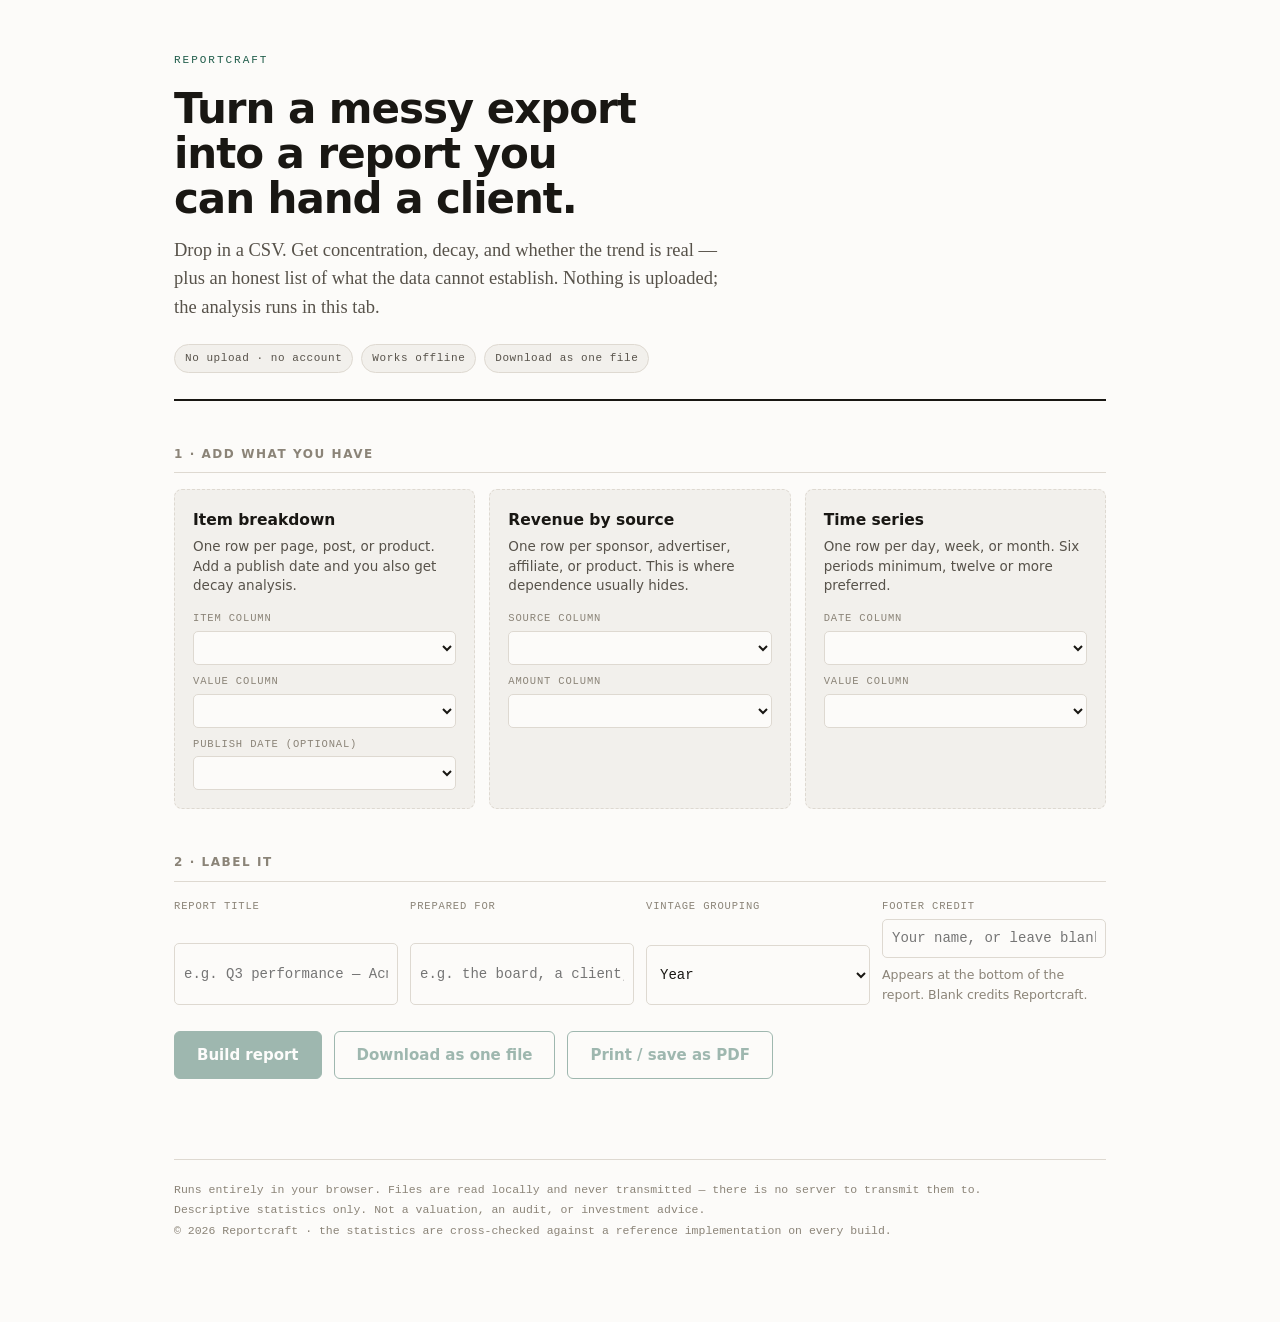
==== commit a1d4a3f6: "Remove the business layer; keep the Claude config and the tool The business material was an explorat" ====
--- a/docs/index.html
+++ b/docs/index.html
@@ -300,10 +300,10 @@
       <option value="month">Month</option>
     </select>
   </label>
-  <label>Your name in the footer
-    <input type="text" id="brand" placeholder="Free version credits Reportcraft" disabled>
-    <span class="hint">Custom footer branding is the paid upgrade. There is no
-    billing in this build, so the field is disabled rather than pretending.</span>
+  <label>Footer credit
+    <input type="text" id="brand" placeholder="Your name, or leave blank">
+    <span class="hint">Appears at the bottom of the report. Blank credits
+    Reportcraft.</span>
   </label>
 </div>
 
@@ -938,10 +938,8 @@
   const $ = (sel) => document.querySelector(sel);
   const el = (id) => document.getElementById(id);
 
-  // The single switch between free and paid behaviour. There is no billing in
-  // this build and pretending otherwise would be dishonest; a licensed build
-  // flips this and reads the branding field instead of stamping attribution.
-  const ATTRIBUTION_REQUIRED = true;
+  // Whatever you type in the footer field is what the report is credited to.
+  // Leave it blank and it falls back to the tool name.
   const TOOL_NAME = "Reportcraft";
 
   const state = { pages: null, revenue: null, traffic: null, report: null };
@@ -1289,9 +1287,7 @@
     h += `</ul></div></section>`;
 
     const brand = el("brand").value.trim();
-    const credit = ATTRIBUTION_REQUIRED || !brand
-      ? `Built with ${TOOL_NAME}`
-      : C.esc(brand);
+    const credit = C.esc(brand || `Built with ${TOOL_NAME}`);
     h += `<footer class="rep-foot">This report presents descriptive statistics ` +
          `computed from data supplied by the client. It is not a valuation, an ` +
          `appraisal, an audit, or investment advice, and no recommendation to buy, ` +
